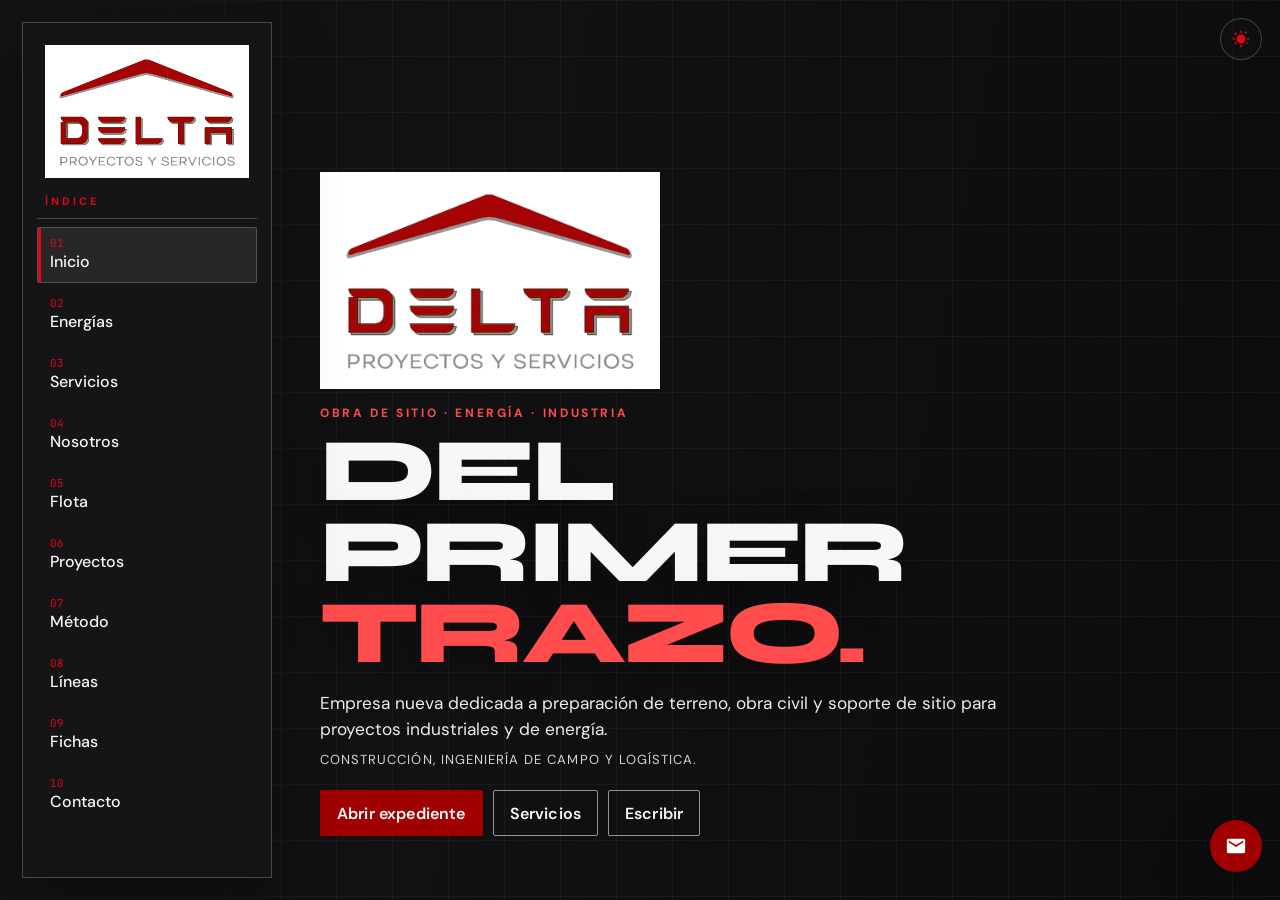
==== index.html @ a41ec267 "Publica la página de Delta con el expediente visual y la paleta del logo. Co-authored-by: Cursor <cu" ====
<!DOCTYPE html>
<html lang="es">
  <head>
    <meta charset="UTF-8" />
    <meta name="viewport" content="width=device-width, initial-scale=1" />
    <title>DELTA | Proyectos y servicios</title>
    <meta
      name="description"
      content="Delta es una empresa nueva de infraestructura industrial. Obra civil, preparación de sitio y soporte para proyectos de energía e industria."
    />
    <meta name="theme-color" content="#a00000" />
    <link rel="icon" href="favicon.svg" type="image/svg+xml" />
    <link rel="preconnect" href="https://fonts.googleapis.com" />
    <link rel="preconnect" href="https://fonts.gstatic.com" crossorigin />
    <link
      href="https://fonts.googleapis.com/css2?family=DM+Sans:ital,opsz,wght@0,9..40,400;0,9..40,500;0,9..40,600;0,9..40,700;1,9..40,400&family=JetBrains+Mono:wght@500;600&family=Syne:wght@600;700;800&display=swap"
      rel="stylesheet"
    />
    <link rel="stylesheet" href="styles.css" />
  </head>
  <body>
    <a class="skip" href="#contenido">Saltar al contenido</a>

    <div class="stage" id="stage">
      <div class="bg" id="bg" aria-hidden="true"></div>
      <div class="bg-scrim" aria-hidden="true"></div>

      <button class="theme-toggle" id="theme-toggle" type="button" aria-pressed="false">
        <span class="theme-toggle__icon" aria-hidden="true"></span>
        <span class="sr-only" id="theme-label">Activar tema claro</span>
      </button>

      <aside class="rail" aria-label="Índice">
        <img class="rail__logo" src="logo.png" alt="Delta. Proyectos y servicios." />
        <p class="rail__kicker">Índice</p>
        <nav class="rail__nav" id="rail-nav"></nav>
      </aside>

      <div class="viewport" id="contenido">
        <section class="hero" data-panel="inicio" aria-labelledby="hero-title">
          <img class="hero__logo" src="logo.png" alt="Delta. Proyectos y servicios." />
          <p class="eyebrow">Obra de sitio · Energía · Industria</p>
          <h1 id="hero-title">
            Del primer<br />
            <span>trazo.</span>
          </h1>
          <p class="hero__lead">
            Empresa nueva dedicada a preparación de terreno, obra civil y soporte de sitio
            para proyectos industriales y de energía.
          </p>
          <p class="hero__line">Construcción, ingeniería de campo y logística.</p>
          <div class="hero__actions">
            <button class="btn btn-gold" type="button" data-go="contacto">Abrir expediente</button>
            <button class="btn btn-line" type="button" data-go="servicios">Servicios</button>
            <button class="btn btn-line" type="button" data-go="contacto">Escribir</button>
          </div>
        </section>

        <article class="panel" data-panel="energias" hidden>
          <header class="panel__top">
            <div>
              <p class="code">DELTA-02 · Solar · Eólica · Hidro</p>
              <h2>Energías</h2>
            </div>
            <button class="icon-btn" type="button" data-close aria-label="Cerrar apartado">×</button>
          </header>
          <p class="hint">
            <button type="button" data-prev-label></button>
            <button type="button" data-next-label></button>
            <span>Esc cerrar</span>
          </p>
          <div class="panel__body">
            <p class="eyebrow">Línea de energía</p>
            <h3 class="statement">Sitio listo <em>para generar.</em></h3>
            <p class="deck">
              Delta entra antes del montaje. Dejamos plataformas, accesos y obra civil de sitio
              para que el equipo de generación encuentre un predio ordenado.
            </p>
            <div class="energy-list">
              <article class="energy">
                <img
                  src="https://images.unsplash.com/photo-1509391366360-2e959784a276?auto=format&fit=crop&w=900&q=70"
                  alt="Campo de paneles solares al atardecer"
                />
                <div>
                  <p class="code">01 · Solar</p>
                  <h4>Energía solar</h4>
                  <p>Movimiento de tierra, plataformas y caminos internos para campos solares.</p>
                  <ul>
                    <li>Preparación de terreno</li>
                    <li>Plataformas y accesos</li>
                    <li>Obra civil de sitio</li>
                  </ul>
                </div>
              </article>
              <article class="energy">
                <img
                  src="https://images.unsplash.com/photo-1466611653911-95081537e5b7?auto=format&fit=crop&w=900&q=70"
                  alt="Aerogeneradores en un parque eólico"
                />
                <div>
                  <p class="code">02 · Eólica</p>
                  <h4>Energía eólica</h4>
                  <p>Vías de acceso y áreas de trabajo para el ingreso de componentes de gran tamaño.</p>
                  <ul>
                    <li>Preparación de predio</li>
                    <li>Vías de montaje</li>
                    <li>Logística de equipo</li>
                  </ul>
                </div>
              </article>
              <article class="energy">
                <img
                  src="https://images.unsplash.com/photo-1432405972618-c60b0225b8f9?auto=format&fit=crop&w=900&q=70"
                  alt="Cauce de agua entre roca, referencia de obra hídrica"
                />
                <div>
                  <p class="code">03 · Hidro</p>
                  <h4>Energía hidráulica</h4>
                  <p>Terracería, contención y apoyo de maquinaria para frentes junto al agua.</p>
                  <ul>
                    <li>Terracería</li>
                    <li>Muros y contención</li>
                    <li>Soporte de equipo</li>
                  </ul>
                </div>
              </article>
            </div>
            <div class="panel__actions">
              <button class="btn btn-gold" type="button" data-go="contacto" data-topic="Proyecto energético">
                Cotizar proyecto energético
              </button>
              <button class="btn btn-line" type="button" data-go="fichas">Ver fichas</button>
            </div>
          </div>
        </article>

        <article class="panel" data-panel="servicios" hidden>
          <header class="panel__top">
            <div>
              <p class="code">DELTA-03 · Obra · Campo · Entrega</p>
              <h2>Servicios</h2>
            </div>
            <button class="icon-btn" type="button" data-close aria-label="Cerrar apartado">×</button>
          </header>
          <p class="hint">
            <button type="button" data-prev-label></button>
            <button type="button" data-next-label></button>
            <span>Esc cerrar</span>
          </p>
          <div class="panel__body">
            <p class="eyebrow">Qué ejecutamos</p>
            <h3 class="statement">Seis frentes. <em>Un expediente.</em></h3>
            <div class="cards">
              <article class="card">
                <p class="code">01</p>
                <h4>Movimiento de tierra</h4>
                <p>Corte, relleno y conformación del predio según niveles de proyecto.</p>
              </article>
              <article class="card">
                <p class="code">02</p>
                <h4>Plataformas y accesos</h4>
                <p>Áreas de trabajo y caminos que aguantan el paso de equipo pesado.</p>
              </article>
              <article class="card">
                <p class="code">03</p>
                <h4>Obra civil industrial</h4>
                <p>Cimentaciones menores, drenajes, bordillos y obra de sitio.</p>
              </article>
              <article class="card">
                <p class="code">04</p>
                <h4>Logística de equipo</h4>
                <p>Ingreso, estiba y ventana de trabajo coordinada con el montaje.</p>
              </article>
              <article class="card">
                <p class="code">05</p>
                <h4>Soporte de montaje</h4>
                <p>Apoyo de maquinaria y cuadrilla mientras otros instalan.</p>
              </article>
              <article class="card">
                <p class="code">06</p>
                <h4>Cierre de sitio</h4>
                <p>Limpieza, conformación final y entrega con registro de lo ejecutado.</p>
              </article>
            </div>
          </div>
        </article>

        <article class="panel" data-panel="nosotros" hidden>
          <header class="panel__top">
            <div>
              <p class="code">DELTA-04 · Empresa nueva</p>
              <h2>Nosotros</h2>
            </div>
            <button class="icon-btn" type="button" data-close aria-label="Cerrar apartado">×</button>
          </header>
          <p class="hint">
            <button type="button" data-prev-label></button>
            <button type="button" data-next-label></button>
            <span>Esc cerrar</span>
          </p>
          <div class="panel__body split">
            <div>
              <p class="eyebrow">Por qué existimos</p>
              <h3 class="statement">Obra clara <em>desde el día uno.</em></h3>
              <p class="deck">
                Delta abre con un equipo de campo y una regla simple: el alcance se escribe,
                el plazo se cumple y el terreno se entrega medible. Somos nuevos. La forma de
                trabajar no lo es.
              </p>
              <p class="deck">
                Trabajamos con contratistas, desarrolladores y equipos de energía que necesitan
                un frente de sitio ordenado, sin letra pequeña.
              </p>
            </div>
            <ol class="principles">
              <li>
                <p class="code">01</p>
                <h4>Alcance escrito</h4>
                <p>Cada expediente dice qué entra, qué no entra y cómo se mide el avance.</p>
              </li>
              <li>
                <p class="code">02</p>
                <h4>Presencia en sitio</h4>
                <p>La decisión de obra se toma en el predio, no en una cadena de correos.</p>
              </li>
              <li>
                <p class="code">03</p>
                <h4>Entrega medible</h4>
                <p>Niveles, accesos y cierre quedan registrados antes de dar el frente por listo.</p>
              </li>
            </ol>
          </div>
        </article>

        <article class="panel" data-panel="flota" hidden>
          <header class="panel__top">
            <div>
              <p class="code">DELTA-05 · Equipo de obra</p>
              <h2>Flota</h2>
            </div>
            <button class="icon-btn" type="button" data-close aria-label="Cerrar apartado">×</button>
          </header>
          <p class="hint">
            <button type="button" data-prev-label></button>
            <button type="button" data-next-label></button>
            <span>Esc cerrar</span>
          </p>
          <div class="panel__body">
            <p class="eyebrow">Capacidad operativa</p>
            <h3 class="statement">El equipo <em>sigue al frente.</em></h3>
            <p class="deck">
              Movilizamos maquinaria según el expediente. La flota se confirma en cada obra,
              con operador y ventana de trabajo. No publicamos un inventario fijo.
            </p>
            <div class="fleet">
              <article>
                <p class="code">EX</p>
                <h4>Excavación</h4>
                <p>Corte, zanja y carga de material.</p>
              </article>
              <article>
                <p class="code">CA</p>
                <h4>Carga y acarreo</h4>
                <p>Movimiento interno y salida de excedente.</p>
              </article>
              <article>
                <p class="code">IZ</p>
                <h4>Izaje</h4>
                <p>Apoyo para piezas y maniobras puntuales.</p>
              </article>
              <article>
                <p class="code">CO</p>
                <h4>Compactación</h4>
                <p>Plataformas y caminos con el grado pedido.</p>
              </article>
              <article>
                <p class="code">AP</p>
                <h4>Apoyo de sitio</h4>
                <p>Cuadrilla, herramienta y orden del frente.</p>
              </article>
            </div>
          </div>
        </article>

        <article class="panel" data-panel="proyectos" hidden>
          <header class="panel__top">
            <div>
              <p class="code">DELTA-06 · Frentes de arranque</p>
              <h2>Proyectos</h2>
            </div>
            <button class="icon-btn" type="button" data-close aria-label="Cerrar apartado">×</button>
          </header>
          <p class="hint">
            <button type="button" data-prev-label></button>
            <button type="button" data-next-label></button>
            <span>Esc cerrar</span>
          </p>
          <div class="panel__body">
            <p class="eyebrow">Portafolio de apertura</p>
            <h3 class="statement">Aún no hay <em>obras cerradas.</em></h3>
            <p class="deck">
              Delta es nueva. Estos tres frentes son la oferta con la que abrimos, no casos
              ya entregados. El primer expediente publicado saldrá de una obra real.
            </p>
            <div class="projects">
              <article class="project project--lead">
                <img
                  src="https://images.unsplash.com/photo-1541888946425-d81bb19240f5?auto=format&fit=crop&w=1400&q=70"
                  alt="Estructura de obra industrial en construcción"
                />
                <div>
                  <p class="code">Frente 01</p>
                  <h4>Predio industrial</h4>
                  <p>Nivelación, accesos y plataforma para naves o patios de maniobra.</p>
                </div>
              </article>
              <article class="project">
                <img
                  src="https://images.unsplash.com/photo-1509391366360-2e959784a276?auto=format&fit=crop&w=900&q=70"
                  alt="Hileras de paneles solares"
                />
                <div>
                  <p class="code">Frente 02</p>
                  <h4>Campo solar</h4>
                  <p>Terreno, caminos y obra de sitio previos al montaje.</p>
                </div>
              </article>
              <article class="project">
                <img
                  src="https://images.unsplash.com/photo-1503387762-592deb58ef4e?auto=format&fit=crop&w=900&q=70"
                  alt="Plano y obra civil en desarrollo"
                />
                <div>
                  <p class="code">Frente 03</p>
                  <h4>Apoyo de montaje</h4>
                  <p>Maquinaria y orden de sitio mientras se instala equipo.</p>
                </div>
              </article>
            </div>
          </div>
        </article>

        <article class="panel" data-panel="metodo" hidden>
          <header class="panel__top">
            <div>
              <p class="code">DELTA-07 · Cómo trabajamos</p>
              <h2>Método</h2>
            </div>
            <button class="icon-btn" type="button" data-close aria-label="Cerrar apartado">×</button>
          </header>
          <p class="hint">
            <button type="button" data-prev-label></button>
            <button type="button" data-next-label></button>
            <span>Esc cerrar</span>
          </p>
          <div class="panel__body">
            <p class="eyebrow">Cuatro pasos</p>
            <h3 class="statement">Del expediente <em>al terreno.</em></h3>
            <ol class="steps">
              <li>
                <p class="code">01</p>
                <h4>Expediente</h4>
                <p>Ubicación, alcance, plazo y restricciones. Sin eso no cotizamos.</p>
              </li>
              <li>
                <p class="code">02</p>
                <h4>Reconocimiento</h4>
                <p>Visita de sitio, accesos reales y confirmación de equipo.</p>
              </li>
              <li>
                <p class="code">03</p>
                <h4>Ejecución</h4>
                <p>Frente abierto con avance visible y un responsable en obra.</p>
              </li>
              <li>
                <p class="code">04</p>
                <h4>Entrega</h4>
                <p>Cierre, registro y predio listo para el siguiente oficio.</p>
              </li>
            </ol>
          </div>
        </article>

        <article class="panel" data-panel="lineas" hidden>
          <header class="panel__top">
            <div>
              <p class="code">DELTA-08 · Oferta</p>
              <h2>Líneas</h2>
            </div>
            <button class="icon-btn" type="button" data-close aria-label="Cerrar apartado">×</button>
          </header>
          <p class="hint">
            <button type="button" data-prev-label></button>
            <button type="button" data-next-label></button>
            <span>Esc cerrar</span>
          </p>
          <div class="panel__body">
            <p class="eyebrow">Tres maneras de entrar</p>
            <h3 class="statement">Elige el <em>frente.</em></h3>
            <div class="lines">
              <button type="button" data-go="contacto" data-topic="Obra de predio">
                <p class="code">Línea A</p>
                <h4>Obra de predio</h4>
                <p>Tierra, plataformas, drenaje y accesos para industria.</p>
              </button>
              <button type="button" data-go="contacto" data-topic="Soporte energético">
                <p class="code">Línea B</p>
                <h4>Soporte energético</h4>
                <p>Sitio civil para solar, eólica o hidro.</p>
              </button>
              <button type="button" data-go="contacto" data-topic="Acompañamiento de montaje">
                <p class="code">Línea C</p>
                <h4>Acompañamiento</h4>
                <p>Maquinaria y cuadrilla mientras otro instala.</p>
              </button>
            </div>
          </div>
        </article>

        <article class="panel" data-panel="fichas" hidden>
          <header class="panel__top">
            <div>
              <p class="code">DELTA-09 · Documentos</p>
              <h2>Fichas</h2>
            </div>
            <button class="icon-btn" type="button" data-close aria-label="Cerrar apartado">×</button>
          </header>
          <p class="hint">
            <button type="button" data-prev-label></button>
            <button type="button" data-next-label></button>
            <span>Esc cerrar</span>
          </p>
          <div class="panel__body">
            <p class="eyebrow">Material de arranque</p>
            <h3 class="statement">Se piden. <em>No se inventan.</em></h3>
            <p class="deck">
              Las fichas salen con el primer ciclo de obra. Mientras tanto puedes solicitar el
              borrador y te lo enviamos con el expediente.
            </p>
            <ul class="sheets">
              <li>
                <div>
                  <p class="code">Ficha 01</p>
                  <h4>Capacidades de sitio</h4>
                  <p>Alcance de tierra, plataformas y cierre.</p>
                </div>
                <button class="btn btn-line" type="button" data-go="contacto" data-topic="Ficha de capacidades">
                  Pedir ficha
                </button>
              </li>
              <li>
                <div>
                  <p class="code">Ficha 02</p>
                  <h4>Energía: solar, eólica, hidro</h4>
                  <p>Qué prepara Delta y qué queda fuera del alcance.</p>
                </div>
                <button class="btn btn-line" type="button" data-go="contacto" data-topic="Ficha de energías">
                  Pedir ficha
                </button>
              </li>
              <li>
                <div>
                  <p class="code">Ficha 03</p>
                  <h4>Datos para cotizar</h4>
                  <p>Lista corta de lo que necesitamos antes de visitar.</p>
                </div>
                <button class="btn btn-line" type="button" data-go="contacto" data-topic="Lista para cotizar">
                  Pedir lista
                </button>
              </li>
            </ul>
          </div>
        </article>

        <article class="panel" data-panel="contacto" hidden>
          <header class="panel__top">
            <div>
              <p class="code">DELTA-10 · Expediente</p>
              <h2>Contacto</h2>
            </div>
            <button class="icon-btn" type="button" data-close aria-label="Cerrar apartado">×</button>
          </header>
          <p class="hint">
            <button type="button" data-prev-label></button>
            <button type="button" data-next-label></button>
            <span>Esc cerrar</span>
          </p>
          <div class="panel__body contact">
            <div>
              <p class="eyebrow">Escribir a Delta</p>
              <h3 class="statement">Abre el <em>expediente.</em></h3>
              <p class="deck">Cuéntanos el predio, el plazo y el frente. Respondemos con alcance, no con un folleto.</p>
              <dl class="facts">
                <div>
                  <dt>Correo</dt>
                  <dd><a href="mailto:hola@delta.gt">hola@delta.gt</a></dd>
                </div>
                <div>
                  <dt>Teléfono</dt>
                  <dd>Por asignar</dd>
                </div>
                <div>
                  <dt>Base</dt>
                  <dd>Guatemala</dd>
                </div>
              </dl>
            </div>
            <form id="expediente" novalidate>
              <label>
                Nombre
                <input name="nombre" type="text" autocomplete="name" required />
              </label>
              <label>
                Empresa
                <input name="empresa" type="text" autocomplete="organization" />
              </label>
              <div class="form-row">
                <label>
                  Correo
                  <input name="correo" type="email" autocomplete="email" required />
                </label>
                <label>
                  Teléfono
                  <input name="telefono" type="tel" autocomplete="tel" />
                </label>
              </div>
              <label>
                Frente
                <select name="frente" id="frente" required>
                  <option value="">Selecciona</option>
                  <option>Obra de predio</option>
                  <option>Proyecto energético</option>
                  <option>Soporte energético</option>
                  <option>Acompañamiento de montaje</option>
                  <option>Ficha de capacidades</option>
                  <option>Ficha de energías</option>
                  <option>Lista para cotizar</option>
                  <option>Otro</option>
                </select>
              </label>
              <label>
                Mensaje
                <textarea name="mensaje" rows="4" required placeholder="Ubicación, plazo y qué necesitas en el terreno."></textarea>
              </label>
              <p class="form-error" id="form-error" hidden>Revisa nombre, correo, frente y mensaje.</p>
              <button class="btn btn-gold" type="submit">Enviar expediente</button>
              <p class="form-ok" id="form-ok" hidden>
                Expediente recibido en este navegador. Conecta el formulario a tu correo para que llegue al equipo.
              </p>
            </form>
          </div>
        </article>
      </div>

      <div class="fabs">
        <button class="fab fab-mail" type="button" data-go="contacto" aria-label="Escribir a Delta">
          <svg viewBox="0 0 24 24" aria-hidden="true">
            <path
              fill="currentColor"
              d="M20 4H4a2 2 0 0 0-2 2v12a2 2 0 0 0 2 2h16a2 2 0 0 0 2-2V6a2 2 0 0 0-2-2Zm0 4-8 5L4 8V6l8 5 8-5Z"
            />
          </svg>
        </button>
      </div>

      <nav class="dock" id="dock" aria-label="Índice móvil"></nav>
    </div>

    <script src="app.js"></script>
  </body>
</html>
---- styles.css ----
:root {
  --ink: #121214;
  --navy: #1c1c1f;
  --navy-2: #242428;
  --panel: #161618;
  --panel-2: #1e1e22;
  --text: #f6f6f7;
  --muted: #b5b5bc;
  --brand: #a00000;
  --gold: #e10613;
  --gold-2: #ff4d4d;
  --gray: #8d8d96;
  --line: rgba(141, 141, 150, 0.42);
  --card: rgba(255, 255, 255, 0.04);
  --scrim: linear-gradient(100deg, rgba(18, 18, 20, 0.22) 0%, rgba(16, 16, 18, 0.38) 36%, rgba(10, 10, 12, 0.72) 100%);
  --hero: #f7f7f8;
  --shadow: 0 24px 60px rgba(0, 0, 0, 0.28);
  --rail: rgba(22, 22, 24, 0.92);
  --dock: rgba(18, 18, 20, 0.94);
  color-scheme: dark;
}

html[data-theme="light"] {
  --ink: #f3f3f4;
  --navy: #ffffff;
  --navy-2: #ffffff;
  --panel: #f6f6f7;
  --panel-2: #ffffff;
  --text: #2c2c30;
  --muted: #6d6d76;
  --brand: #a00000;
  --gold: #a00000;
  --gold-2: #a00000;
  --gray: #8d8d96;
  --line: rgba(141, 141, 150, 0.45);
  --card: rgba(160, 0, 0, 0.04);
  --scrim: linear-gradient(100deg, rgba(18, 18, 20, 0.18) 0%, rgba(12, 12, 14, 0.42) 42%, rgba(8, 8, 10, 0.7) 100%);
  --hero: #f7f7f8;
  --rail: rgba(255, 255, 255, 0.94);
  --dock: rgba(255, 255, 255, 0.96);
  color-scheme: light;
}

* { box-sizing: border-box; }
html, body { margin: 0; height: 100%; }
body {
  font-family: "DM Sans", Inter, sans-serif;
  color: var(--text);
  background: var(--ink);
}
button, input, select, textarea { font: inherit; color: inherit; }
button { cursor: pointer; }
img { max-width: 100%; display: block; }
a { color: var(--gold-2); }

.sr-only {
  position: absolute;
  width: 1px;
  height: 1px;
  padding: 0;
  margin: -1px;
  overflow: hidden;
  clip: rect(0, 0, 0, 0);
  border: 0;
}
.skip {
  position: absolute;
  left: 12px;
  top: -40px;
  background: var(--brand);
  color: #fff;
  padding: 8px 12px;
  z-index: 20;
}
.skip:focus { top: 12px; }

.stage {
  height: 100dvh;
  position: relative;
  overflow: hidden;
  background: #121214;
}
.bg, .bg-scrim {
  position: absolute;
  inset: 0;
}
.bg {
  background-position: center;
  background-size: cover;
  transition: opacity 0.35s ease;
}
.bg.is-fading { opacity: 0.35; }
.bg-scrim { background: var(--scrim); }
.bg-scrim::after {
  content: "";
  position: absolute;
  inset: 0;
  background-image:
    linear-gradient(rgba(255, 255, 255, 0.045) 1px, transparent 1px),
    linear-gradient(90deg, rgba(255, 255, 255, 0.045) 1px, transparent 1px);
  background-size: 56px 56px;
  mask-image: linear-gradient(90deg, transparent, #000 30%, #000);
  pointer-events: none;
}

.theme-toggle {
  position: absolute;
  top: 18px;
  right: 18px;
  z-index: 6;
  width: 42px;
  height: 42px;
  border-radius: 50%;
  border: 1px solid var(--line);
  background: rgba(18, 18, 20, 0.45);
  color: var(--gold);
}
html[data-theme="light"] .theme-toggle {
  background: rgba(255, 255, 255, 0.7);
  color: var(--gold);
}
.theme-toggle__icon {
  width: 18px;
  height: 18px;
  display: block;
  margin: 0 auto;
  background: currentColor;
  -webkit-mask: url("data:image/svg+xml,%3Csvg xmlns='http://www.w3.org/2000/svg' viewBox='0 0 24 24'%3E%3Cpath fill='black' d='M6.76 4.84l-1.8-1.79L3.17 4.84l1.79 1.79 1.8-1.79zM1 13h3v-2H1v2zm10 10h2v-3h-2v3zM4.84 19.16l1.79-1.8-1.79-1.79-1.79 1.79 1.79 1.8zM20 11v2h3v-2h-3zm-1.76-6.16l1.79-1.79-1.41-1.41-1.79 1.79 1.41 1.41zM13 1h-2v3h2V1zm5.16 16.36l1.79 1.8 1.41-1.41-1.79-1.79-1.41 1.4zM12 6a6 6 0 100 12 6 6 0 000-12z'/%3E%3C/svg%3E") center / contain no-repeat;
  mask: url("data:image/svg+xml,%3Csvg xmlns='http://www.w3.org/2000/svg' viewBox='0 0 24 24'%3E%3Cpath fill='black' d='M6.76 4.84l-1.8-1.79L3.17 4.84l1.79 1.79 1.8-1.79zM1 13h3v-2H1v2zm10 10h2v-3h-2v3zM4.84 19.16l1.79-1.8-1.79-1.79-1.79 1.79 1.79 1.8zM20 11v2h3v-2h-3zm-1.76-6.16l1.79-1.79-1.41-1.41-1.79 1.79 1.41 1.41zM13 1h-2v3h2V1zm5.16 16.36l1.79 1.8 1.41-1.41-1.79-1.79-1.41 1.4zM12 6a6 6 0 100 12 6 6 0 000-12z'/%3E%3C/svg%3E") center / contain no-repeat;
}
html[data-theme="light"] .theme-toggle__icon {
  -webkit-mask-image: url("data:image/svg+xml,%3Csvg xmlns='http://www.w3.org/2000/svg' viewBox='0 0 24 24'%3E%3Cpath fill='black' d='M12 3a9 9 0 109 9c0-.46-.04-.92-.1-1.36A7 7 0 0112 3z'/%3E%3C/svg%3E");
  mask-image: url("data:image/svg+xml,%3Csvg xmlns='http://www.w3.org/2000/svg' viewBox='0 0 24 24'%3E%3Cpath fill='black' d='M12 3a9 9 0 109 9c0-.46-.04-.92-.1-1.36A7 7 0 0112 3z'/%3E%3C/svg%3E");
}

.rail {
  position: absolute;
  z-index: 4;
  top: 22px;
  left: 22px;
  bottom: 22px;
  width: 250px;
  padding: 22px 14px 12px;
  background: var(--rail);
  border: 1px solid var(--line);
  backdrop-filter: blur(10px);
  display: flex;
  flex-direction: column;
  box-shadow: var(--shadow);
}
.rail__brand {
  margin: 0 8px;
  font-family: Syne, sans-serif;
  font-weight: 800;
  letter-spacing: 0.16em;
  font-size: 1.35rem;
}
.rail__kicker {
  margin: 4px 8px 10px;
  color: var(--gold);
  letter-spacing: 0.28em;
  text-transform: uppercase;
  font-size: 0.68rem;
  font-weight: 700;
}
.rail__nav {
  overflow: auto;
  border-top: 1px solid var(--line);
  padding-top: 8px;
  display: flex;
  flex-direction: column;
  gap: 4px;
}
.rail__btn, .dock__btn, .icon-btn, .lines button {
  background: transparent;
  border: 1px solid transparent;
  color: inherit;
}
.rail__btn {
  display: flex;
  flex-direction: column;
  align-items: flex-start;
  gap: 1px;
  text-align: left;
  padding: 8px 12px 10px;
  border-radius: 2px;
}
.rail__btn .num {
  font-family: "JetBrains Mono", monospace;
  font-size: 0.68rem;
  color: var(--gold);
}
.rail__btn span:last-child {
  font-size: 1rem;
  font-weight: 500;
}
.rail__btn.is-active {
  background: rgba(255, 255, 255, 0.08);
  border-color: var(--line);
  box-shadow: inset 3px 0 0 var(--gold);
}
html[data-theme="light"] .rail__btn.is-active {
  background: rgba(160, 0, 0, 0.06);
}
.rail__btn:hover { background: rgba(255, 255, 255, 0.05); }
html[data-theme="light"] .rail__btn:hover { background: rgba(160, 0, 0, 0.04); }

.viewport { position: absolute; inset: 0; }
.hero, .panel { position: absolute; inset: 0; }
.hero {
  display: flex;
  flex-direction: column;
  justify-content: flex-end;
  padding: 48px 7vw 64px 320px;
  color: var(--hero);
}
.hero[hidden], .panel[hidden] { display: none; }
.hero__logo,
.rail__logo {
  display: block;
  height: auto;
  background: #fff;
}
.hero__logo {
  width: min(340px, 100%);
  margin: 0 0 16px;
  padding: 12px 16px 10px;
}
.rail__logo {
  width: calc(100% - 16px);
  margin: 0 8px 12px;
  padding: 8px 8px 6px;
}
.eyebrow {
  margin: 0 0 10px;
  color: var(--gold);
  letter-spacing: 0.22em;
  text-transform: uppercase;
  font-size: 0.75rem;
  font-weight: 700;
}
.hero .eyebrow { color: var(--gold-2); }
h1, .statement {
  font-family: Syne, sans-serif;
  font-weight: 800;
  letter-spacing: -0.04em;
  line-height: 0.9;
  text-transform: uppercase;
  margin: 0;
}
h1 {
  font-size: clamp(4.2rem, 7vw, 7rem);
  max-width: 14ch;
  text-shadow: 0 10px 40px rgba(0, 0, 0, 0.35);
}
h1 span, .statement em {
  font-style: normal;
  color: var(--gold-2);
}
.hero__lead, .deck {
  max-width: 46rem;
  font-size: 1.08rem;
  line-height: 1.5;
  color: #ececee;
}
.hero__lead { margin: 18px 0 8px; }
.hero__line {
  margin: 0 0 22px;
  letter-spacing: 0.08em;
  text-transform: uppercase;
  font-size: 0.82rem;
  color: #d4d4d8;
}
.hero__actions, .panel__actions {
  display: flex;
  flex-wrap: wrap;
  gap: 10px;
}
.btn {
  min-height: 46px;
  padding: 0 16px;
  border-radius: 2px;
  border: 1px solid transparent;
  font-weight: 600;
  letter-spacing: 0.01em;
}
.btn-gold {
  background: var(--brand);
  color: #fff;
}
.btn-gold:hover { filter: brightness(1.05); }
.btn-line {
  background: transparent;
  color: #f7f7f8;
  border-color: rgba(255, 255, 255, 0.55);
}
.hero .btn-line:hover, .panel .btn-line:hover { border-color: var(--gold); color: var(--gold-2); }

.panel {
  left: 294px;
  background: var(--panel);
  color: var(--text);
  overflow: auto;
  border-left: 1px solid var(--line);
}
.panel__top {
  position: sticky;
  top: 0;
  z-index: 2;
  display: flex;
  justify-content: space-between;
  gap: 16px;
  align-items: flex-end;
  padding: 22px 78px 12px 36px;
  background: var(--navy-2);
  border-bottom: 1px solid var(--line);
}
.panel__top h2 {
  margin: 2px 0 0;
  font-family: Syne, sans-serif;
  font-size: clamp(2rem, 3vw, 2.6rem);
  letter-spacing: -0.03em;
}
.code {
  margin: 0;
  font-family: "JetBrains Mono", monospace;
  font-size: 0.72rem;
  letter-spacing: 0.08em;
  text-transform: uppercase;
  color: var(--gold);
}
.icon-btn {
  width: 40px;
  height: 40px;
  border-radius: 50%;
  border-color: var(--line);
  font-size: 1.5rem;
  line-height: 1;
}
.hint {
  margin: 0;
  padding: 8px 36px;
  background: var(--navy);
  border-bottom: 1px solid var(--line);
  font-family: "JetBrains Mono", monospace;
  font-size: 0.72rem;
  letter-spacing: 0.04em;
  color: var(--muted);
  display: flex;
  gap: 16px;
  align-items: center;
}
.hint button {
  background: none;
  border: 0;
  padding: 0;
  color: inherit;
  font: inherit;
  letter-spacing: inherit;
}
.hint button:hover { color: var(--gold); }
.panel__body { padding: 36px 36px 28px; }
.statement {
  font-size: clamp(2.5rem, 4.2vw, 4.15rem);
  max-width: 12em;
  margin-bottom: 12px;
}
.deck { margin: 0 0 22px; color: var(--muted); }
.panel .btn-line { color: var(--text); border-color: var(--line); }

.energy-list, .cards, .fleet, .projects, .steps, .lines, .principles {
  display: grid;
  gap: 14px;
}
.energy {
  display: grid;
  grid-template-columns: 220px 1fr;
  gap: 18px;
  padding: 12px;
  background: var(--card);
  border: 1px solid var(--line);
}
.energy img, .project img {
  width: 100%;
  height: 160px;
  object-fit: cover;
}
.energy h4, .card h4, .project h4, .steps h4, .lines h4, .sheets h4, .principles h4, .fleet h4 {
  margin: 4px 0 6px;
  font-family: Syne, sans-serif;
  font-size: 1.35rem;
}
.energy ul { margin: 8px 0 0; padding: 0; list-style: none; color: var(--muted); }
.energy li::before { content: "→ "; color: var(--gold); }

.cards { grid-template-columns: repeat(3, 1fr); margin-top: 8px; }
.card, .fleet article, .steps li, .principles li, .sheets li {
  background: var(--card);
  border: 1px solid var(--line);
  padding: 18px;
}
.card p:last-child, .fleet p, .steps p, .principles p, .project p, .sheets p {
  margin: 0;
  color: var(--muted);
  line-height: 1.45;
}

.split {
  display: grid;
  grid-template-columns: minmax(0, 1.1fr) minmax(0, 0.9fr);
  gap: 28px;
  align-items: start;
}
.principles { grid-template-columns: 1fr; }
.fleet { grid-template-columns: repeat(5, 1fr); }
.projects { grid-template-columns: 1.4fr 1fr; }
.project--lead { grid-row: span 2; }
.project--lead img { height: 280px; }
.project { background: var(--card); border: 1px solid var(--line); }
.project div { padding: 14px 16px 18px; }
.steps { grid-template-columns: repeat(4, 1fr); list-style: none; margin: 12px 0 0; padding: 0; }
.lines { grid-template-columns: repeat(3, 1fr); }
.lines button {
  text-align: left;
  padding: 22px;
  min-height: 210px;
  background:
    linear-gradient(160deg, rgba(160, 0, 0, 0.22), transparent 42%),
    var(--card);
  border-color: var(--line);
}
.lines button:hover { border-color: var(--gold); }
.lines p:last-child { color: var(--muted); }
.sheets { list-style: none; margin: 0; padding: 0; display: grid; gap: 10px; }
.sheets li {
  display: flex;
  justify-content: space-between;
  gap: 16px;
  align-items: center;
}

.contact {
  display: grid;
  grid-template-columns: minmax(0, 0.9fr) minmax(0, 1.1fr);
  gap: 28px;
}
.facts { margin: 18px 0 0; }
.facts div { display: grid; grid-template-columns: 110px 1fr; gap: 8px; padding: 8px 0; border-top: 1px solid var(--line); }
.facts dt { color: var(--gold); font-size: 0.78rem; letter-spacing: 0.12em; text-transform: uppercase; }
.facts dd { margin: 0; }
form { display: grid; gap: 12px; }
label { display: grid; gap: 6px; font-size: 0.86rem; color: var(--muted); }
input, select, textarea {
  width: 100%;
  min-width: 0;
  background: var(--panel-2);
  border: 1px solid var(--line);
  border-radius: 2px;
  padding: 12px;
  color: var(--text);
}
input:focus, select:focus, textarea:focus {
  outline: 2px solid var(--gold);
  border-color: transparent;
}
.form-row { display: grid; grid-template-columns: minmax(0, 1fr) minmax(0, 1fr); gap: 12px; }
form, label { min-width: 0; }
.form-error { color: #ffb4a8; margin: 0; }
.form-ok { color: var(--gold-2); margin: 0; }
.panel__foot {
  margin-top: 28px;
  padding-top: 14px;
  border-top: 1px solid var(--line);
  color: var(--muted);
  font-size: 0.85rem;
}

.fabs {
  position: absolute;
  right: 18px;
  bottom: 28px;
  z-index: 5;
  display: flex;
  flex-direction: column;
  gap: 10px;
}
.fab {
  width: 52px;
  height: 52px;
  border-radius: 50%;
  border: 0;
  background: var(--brand);
  color: #fff;
  display: grid;
  place-items: center;
  box-shadow: var(--shadow);
}
.fab svg { width: 22px; height: 22px; }
.dock { display: none; }

:focus-visible {
  outline: 2px solid var(--gold);
  outline-offset: 2px;
}

@media (max-width: 1200px) {
  .fleet { grid-template-columns: repeat(3, 1fr); }
  .cards, .steps { grid-template-columns: repeat(2, 1fr); }
}

@media (max-width: 980px) {
  .rail { display: none; }
  .hero { padding: 72px 22px 108px; }
  h1 { font-size: clamp(2.7rem, 12vw, 4.2rem); }
  .panel { left: 0; bottom: 74px; }
  .cards, .fleet, .steps, .lines, .contact, .split, .form-row { grid-template-columns: 1fr; }
  .energy { grid-template-columns: 1fr; }
  .projects { grid-template-columns: 1fr; }
  .project--lead { grid-row: auto; }
  .sheets li { flex-direction: column; align-items: flex-start; }
  .panel__top, .hint, .panel__body { padding-left: 18px; padding-right: 18px; }
  .panel__top { padding-right: 64px; }
  .hint { display: none; }
  .fabs { bottom: 92px; }
  .dock {
    display: flex;
    position: absolute;
    z-index: 6;
    left: 8px;
    right: 8px;
    bottom: 8px;
    gap: 6px;
    overflow-x: auto;
    padding: 8px;
    background: var(--dock);
    border: 1px solid var(--line);
  }
  .dock__btn {
    flex: 0 0 auto;
    padding: 12px 10px;
    border-color: transparent;
    color: var(--text);
    white-space: nowrap;
  }
  .dock__btn.is-active {
    border-color: var(--gold);
    box-shadow: inset 0 0 0 1px var(--gold);
  }
}

@media (prefers-reduced-motion: reduce) {
  .bg { transition: none; }
}
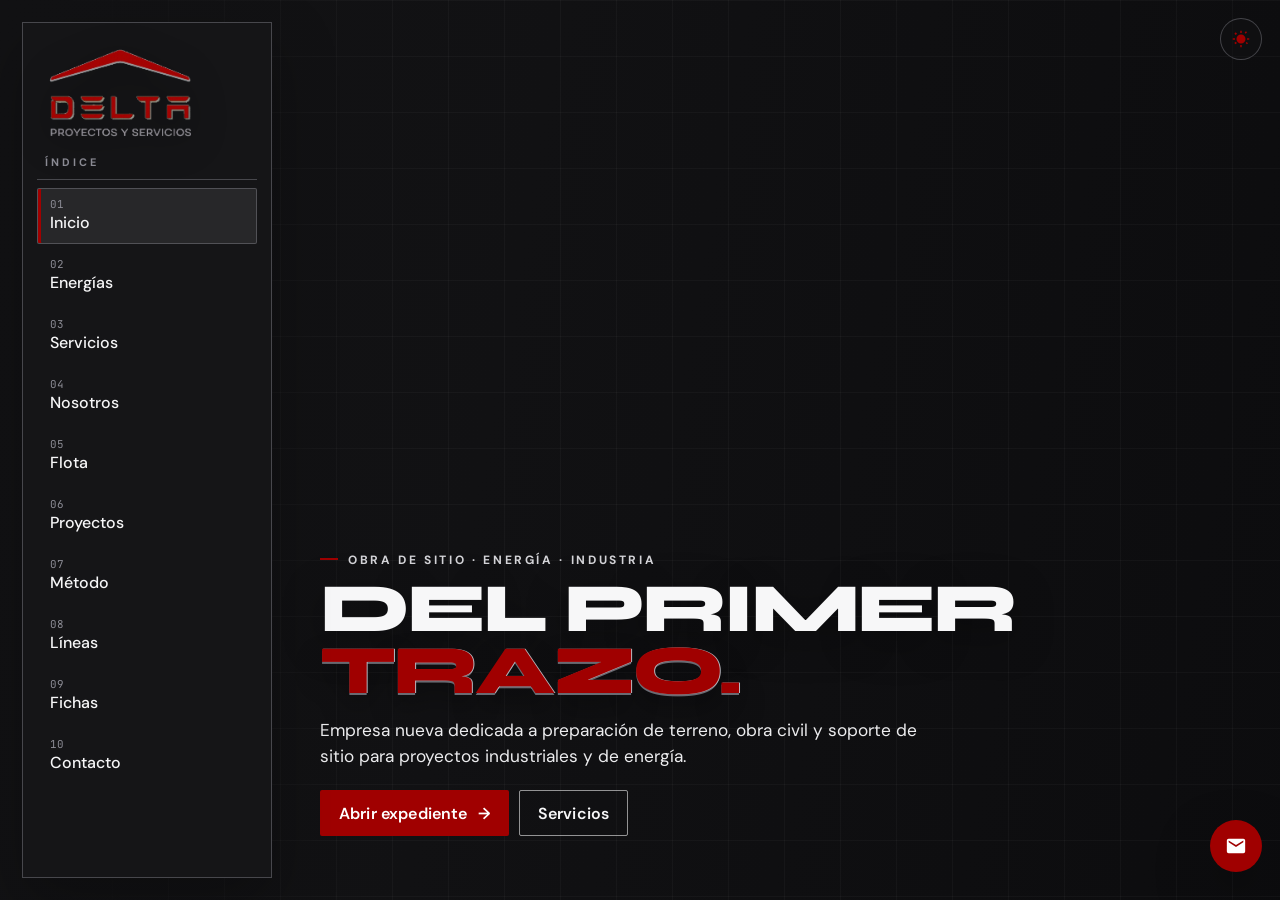
==== commit 9ff19e45: "Calibra el hero y el acabado para que el logo y el rojo de marca se lean con más claridad. Co-author" ====
--- a/index.html
+++ b/index.html
@@ -48,11 +48,9 @@
             Empresa nueva dedicada a preparación de terreno, obra civil y soporte de sitio
             para proyectos industriales y de energía.
           </p>
-          <p class="hero__line">Construcción, ingeniería de campo y logística.</p>
           <div class="hero__actions">
             <button class="btn btn-gold" type="button" data-go="contacto">Abrir expediente</button>
             <button class="btn btn-line" type="button" data-go="servicios">Servicios</button>
-            <button class="btn btn-line" type="button" data-go="contacto">Escribir</button>
           </div>
         </section>
 
--- a/styles.css
+++ b/styles.css
@@ -7,8 +7,8 @@
   --text: #f6f6f7;
   --muted: #b5b5bc;
   --brand: #a00000;
-  --gold: #e10613;
-  --gold-2: #ff4d4d;
+  --gold: #8d8d96;
+  --gold-2: #a00000;
   --gray: #8d8d96;
   --line: rgba(141, 141, 150, 0.42);
   --card: rgba(255, 255, 255, 0.04);
@@ -29,7 +29,7 @@
   --text: #2c2c30;
   --muted: #6d6d76;
   --brand: #a00000;
-  --gold: #a00000;
+  --gold: #6f6f78;
   --gold-2: #a00000;
   --gray: #8d8d96;
   --line: rgba(141, 141, 150, 0.45);
@@ -52,6 +52,7 @@
 button { cursor: pointer; }
 img { max-width: 100%; display: block; }
 a { color: var(--gold-2); }
+::selection { background: var(--brand); color: #fff; }
 
 .sr-only {
   position: absolute;
@@ -96,8 +97,8 @@
   position: absolute;
   inset: 0;
   background-image:
-    linear-gradient(rgba(255, 255, 255, 0.045) 1px, transparent 1px),
-    linear-gradient(90deg, rgba(255, 255, 255, 0.045) 1px, transparent 1px);
+    linear-gradient(rgba(255, 255, 255, 0.03) 1px, transparent 1px),
+    linear-gradient(90deg, rgba(255, 255, 255, 0.03) 1px, transparent 1px);
   background-size: 56px 56px;
   mask-image: linear-gradient(90deg, transparent, #000 30%, #000);
   pointer-events: none;
@@ -113,11 +114,11 @@
   border-radius: 50%;
   border: 1px solid var(--line);
   background: rgba(18, 18, 20, 0.45);
-  color: var(--gold);
+  color: var(--brand);
 }
 html[data-theme="light"] .theme-toggle {
   background: rgba(255, 255, 255, 0.7);
-  color: var(--gold);
+  color: var(--brand);
 }
 .theme-toggle__icon {
   width: 18px;
@@ -184,6 +185,7 @@
   text-align: left;
   padding: 8px 12px 10px;
   border-radius: 2px;
+  transition: background 0.2s ease, border-color 0.2s ease;
 }
 .rail__btn .num {
   font-family: "JetBrains Mono", monospace;
@@ -197,7 +199,7 @@
 .rail__btn.is-active {
   background: rgba(255, 255, 255, 0.08);
   border-color: var(--line);
-  box-shadow: inset 3px 0 0 var(--gold);
+  box-shadow: inset 3px 0 0 var(--brand);
 }
 html[data-theme="light"] .rail__btn.is-active {
   background: rgba(160, 0, 0, 0.06);
@@ -219,17 +221,19 @@
 .rail__logo {
   display: block;
   height: auto;
-  background: #fff;
+  background: transparent;
+  filter: drop-shadow(0 10px 18px rgba(0, 0, 0, 0.45));
 }
 .hero__logo {
-  width: min(340px, 100%);
-  margin: 0 0 16px;
-  padding: 12px 16px 10px;
+  display: none;
 }
 .rail__logo {
   width: calc(100% - 16px);
-  margin: 0 8px 12px;
-  padding: 8px 8px 6px;
+  max-height: 96px;
+  object-fit: contain;
+  object-position: left center;
+  margin: 0 8px 10px;
+  padding: 0;
 }
 .eyebrow {
   margin: 0 0 10px;
@@ -239,7 +243,17 @@
   font-size: 0.75rem;
   font-weight: 700;
 }
-.hero .eyebrow { color: var(--gold-2); }
+.hero .eyebrow { color: #d4d4d8; }
+.hero .eyebrow::before {
+  content: "";
+  display: inline-block;
+  width: 18px;
+  height: 2px;
+  margin-right: 10px;
+  background: var(--brand);
+  vertical-align: middle;
+  transform: translateY(-2px);
+}
 h1, .statement {
   font-family: Syne, sans-serif;
   font-weight: 800;
@@ -249,13 +263,16 @@
   margin: 0;
 }
 h1 {
-  font-size: clamp(4.2rem, 7vw, 7rem);
-  max-width: 14ch;
+  font-size: clamp(3.4rem, 5.4vw, 5.5rem);
+  max-width: 12ch;
   text-shadow: 0 10px 40px rgba(0, 0, 0, 0.35);
 }
 h1 span, .statement em {
   font-style: normal;
-  color: var(--gold-2);
+  color: var(--brand);
+}
+h1 span {
+  text-shadow: 1px 0 0 #b9b9c0, 0 2px 0 #6a6a72, 0 14px 28px rgba(0, 0, 0, 0.35);
 }
 .hero__lead, .deck {
   max-width: 46rem;
@@ -263,14 +280,7 @@
   line-height: 1.5;
   color: #ececee;
 }
-.hero__lead { margin: 18px 0 8px; }
-.hero__line {
-  margin: 0 0 22px;
-  letter-spacing: 0.08em;
-  text-transform: uppercase;
-  font-size: 0.82rem;
-  color: #d4d4d8;
-}
+.hero__lead { margin: 16px 0 20px; max-width: 38rem; }
 .hero__actions, .panel__actions {
   display: flex;
   flex-wrap: wrap;
@@ -278,23 +288,34 @@
 }
 .btn {
   min-height: 46px;
-  padding: 0 16px;
+  padding: 0 18px;
   border-radius: 2px;
   border: 1px solid transparent;
   font-weight: 600;
   letter-spacing: 0.01em;
+  transition: transform 0.22s ease, filter 0.22s ease, border-color 0.22s ease, color 0.22s ease, background 0.22s ease;
 }
 .btn-gold {
+  display: inline-flex;
+  align-items: center;
+  justify-content: center;
+  gap: 10px;
   background: var(--brand);
   color: #fff;
 }
-.btn-gold:hover { filter: brightness(1.05); }
+.btn-gold::after {
+  content: "→";
+  transition: transform 0.22s ease;
+}
+.btn:hover { transform: translateY(-1px); }
+.btn-gold:hover { filter: brightness(1.08); }
+.btn-gold:hover::after { transform: translateX(4px); }
 .btn-line {
   background: transparent;
   color: #f7f7f8;
   border-color: rgba(255, 255, 255, 0.55);
 }
-.hero .btn-line:hover, .panel .btn-line:hover { border-color: var(--gold); color: var(--gold-2); }
+.hero .btn-line:hover, .panel .btn-line:hover { border-color: var(--brand); color: var(--brand); }
 
 .panel {
   left: 294px;
@@ -314,6 +335,7 @@
   padding: 22px 78px 12px 36px;
   background: var(--navy-2);
   border-bottom: 1px solid var(--line);
+  box-shadow: inset 0 2px 0 var(--brand);
 }
 .panel__top h2 {
   margin: 2px 0 0;
@@ -358,7 +380,7 @@
   font: inherit;
   letter-spacing: inherit;
 }
-.hint button:hover { color: var(--gold); }
+.hint button:hover { color: var(--brand); }
 .panel__body { padding: 36px 36px 28px; }
 .statement {
   font-size: clamp(2.5rem, 4.2vw, 4.15rem);
@@ -391,7 +413,7 @@
   font-size: 1.35rem;
 }
 .energy ul { margin: 8px 0 0; padding: 0; list-style: none; color: var(--muted); }
-.energy li::before { content: "→ "; color: var(--gold); }
+.energy li::before { content: "→ "; color: var(--brand); }
 
 .cards { grid-template-columns: repeat(3, 1fr); margin-top: 8px; }
 .card, .fleet article, .steps li, .principles li, .sheets li {
@@ -429,7 +451,7 @@
     var(--card);
   border-color: var(--line);
 }
-.lines button:hover { border-color: var(--gold); }
+.lines button:hover { border-color: var(--brand); }
 .lines p:last-child { color: var(--muted); }
 .sheets { list-style: none; margin: 0; padding: 0; display: grid; gap: 10px; }
 .sheets li {
@@ -446,7 +468,7 @@
 }
 .facts { margin: 18px 0 0; }
 .facts div { display: grid; grid-template-columns: 110px 1fr; gap: 8px; padding: 8px 0; border-top: 1px solid var(--line); }
-.facts dt { color: var(--gold); font-size: 0.78rem; letter-spacing: 0.12em; text-transform: uppercase; }
+.facts dt { color: var(--brand); font-size: 0.78rem; letter-spacing: 0.12em; text-transform: uppercase; }
 .facts dd { margin: 0; }
 form { display: grid; gap: 12px; }
 label { display: grid; gap: 6px; font-size: 0.86rem; color: var(--muted); }
@@ -460,7 +482,7 @@
   color: var(--text);
 }
 input:focus, select:focus, textarea:focus {
-  outline: 2px solid var(--gold);
+  outline: 2px solid var(--brand);
   border-color: transparent;
 }
 .form-row { display: grid; grid-template-columns: minmax(0, 1fr) minmax(0, 1fr); gap: 12px; }
@@ -499,7 +521,7 @@
 .dock { display: none; }
 
 :focus-visible {
-  outline: 2px solid var(--gold);
+  outline: 2px solid var(--brand);
   outline-offset: 2px;
 }
 
@@ -510,8 +532,17 @@
 
 @media (max-width: 980px) {
   .rail { display: none; }
-  .hero { padding: 72px 22px 108px; }
-  h1 { font-size: clamp(2.7rem, 12vw, 4.2rem); }
+  .hero { padding: 28px 22px 118px; justify-content: flex-end; }
+  .hero__logo {
+    display: block;
+    width: min(220px, 72%);
+    max-height: none;
+    margin: 0 0 22px;
+    padding: 0;
+    background: transparent;
+  }
+  h1 { font-size: clamp(2.5rem, 10vw, 3.3rem); }
+  h1 span { text-shadow: 1px 0 0 #d0d0d4, 0 2px 0 #6a6a72; }
   .panel { left: 0; bottom: 74px; }
   .cards, .fleet, .steps, .lines, .contact, .split, .form-row { grid-template-columns: 1fr; }
   .energy { grid-template-columns: 1fr; }
@@ -531,23 +562,55 @@
     bottom: 8px;
     gap: 6px;
     overflow-x: auto;
-    padding: 8px;
+    scroll-snap-type: x proximity;
+    scroll-padding-inline: 8px;
+    padding: 8px 40px 8px 8px;
     background: var(--dock);
     border: 1px solid var(--line);
+    scrollbar-width: none;
+    mask-image: linear-gradient(90deg, #000 0, #000 calc(100% - 36px), transparent);
   }
+  .dock::-webkit-scrollbar { display: none; }
   .dock__btn {
     flex: 0 0 auto;
-    padding: 12px 10px;
+    scroll-snap-align: start;
+    padding: 10px 12px;
     border-color: transparent;
     color: var(--text);
     white-space: nowrap;
   }
   .dock__btn.is-active {
-    border-color: var(--gold);
-    box-shadow: inset 0 0 0 1px var(--gold);
+    border-color: var(--brand);
+    box-shadow: inset 0 0 0 1px var(--brand);
   }
 }
 
 @media (prefers-reduced-motion: reduce) {
-  .bg { transition: none; }
-}
+  .bg, .btn, .btn-gold::after, .rail__btn, .card, .energy, .energy img, .project img, .lines button { transition: none; }
+  .hero > *, .panel.is-open .panel__top, .panel.is-open .panel__body { animation: none; }
+}
+
+.hero > * { animation: hero-in 0.7s cubic-bezier(0.2, 0.7, 0.2, 1) both; }
+.hero > :nth-child(2) { animation-delay: 0.06s; }
+.hero > :nth-child(3) { animation-delay: 0.12s; }
+.hero > :nth-child(4) { animation-delay: 0.18s; }
+.hero > :nth-child(5) { animation-delay: 0.24s; }
+.panel.is-open .panel__top,
+.panel.is-open .panel__body { animation: hero-in 0.5s cubic-bezier(0.2, 0.7, 0.2, 1) both; }
+@keyframes hero-in {
+  from { opacity: 0; transform: translateY(14px); }
+  to { opacity: 1; transform: none; }
+}
+
+.card, .energy, .lines button, .fleet article, .steps li, .project {
+  transition: border-color 0.22s ease, transform 0.22s ease, background 0.22s ease;
+}
+.card:hover, .energy:hover, .lines button:hover, .fleet article:hover {
+  border-color: rgba(160, 0, 0, 0.7);
+  transform: translateY(-2px);
+}
+.energy img, .project img { transition: transform 0.6s ease; }
+.energy:hover img, .project:hover img { transform: scale(1.045); }
+.energy, .project { overflow: hidden; }
+
+.panel { scrollbar-color: rgba(160, 0, 0, 0.7) transparent; }
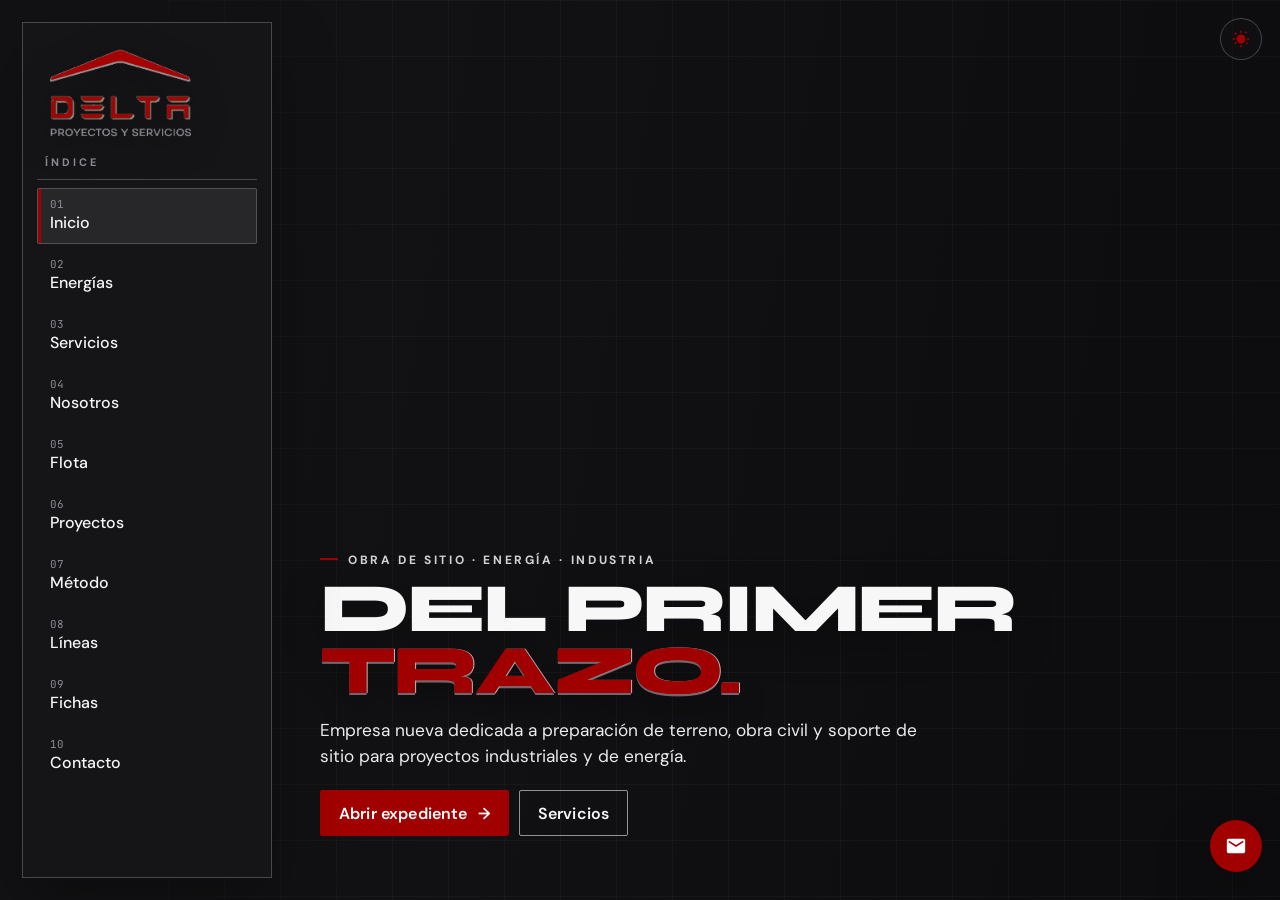
==== commit 60a2af2d: "Añade un administrador en /admin para editar todo el sitio sin dejar un acceso visible en la página " ====
--- a/index.html
+++ b/index.html
@@ -31,528 +31,19 @@
       </button>
 
       <aside class="rail" aria-label="Índice">
-        <img class="rail__logo" src="logo.png" alt="Delta. Proyectos y servicios." />
+        <img class="rail__logo" id="rail-logo" src="logo.png" alt="Delta. Proyectos y servicios." />
         <p class="rail__kicker">Índice</p>
         <nav class="rail__nav" id="rail-nav"></nav>
       </aside>
 
       <div class="viewport" id="contenido">
-        <section class="hero" data-panel="inicio" aria-labelledby="hero-title">
-          <img class="hero__logo" src="logo.png" alt="Delta. Proyectos y servicios." />
-          <p class="eyebrow">Obra de sitio · Energía · Industria</p>
-          <h1 id="hero-title">
-            Del primer<br />
-            <span>trazo.</span>
-          </h1>
-          <p class="hero__lead">
-            Empresa nueva dedicada a preparación de terreno, obra civil y soporte de sitio
-            para proyectos industriales y de energía.
-          </p>
-          <div class="hero__actions">
-            <button class="btn btn-gold" type="button" data-go="contacto">Abrir expediente</button>
-            <button class="btn btn-line" type="button" data-go="servicios">Servicios</button>
-          </div>
-        </section>
-
-        <article class="panel" data-panel="energias" hidden>
-          <header class="panel__top">
-            <div>
-              <p class="code">DELTA-02 · Solar · Eólica · Hidro</p>
-              <h2>Energías</h2>
-            </div>
-            <button class="icon-btn" type="button" data-close aria-label="Cerrar apartado">×</button>
-          </header>
-          <p class="hint">
-            <button type="button" data-prev-label></button>
-            <button type="button" data-next-label></button>
-            <span>Esc cerrar</span>
-          </p>
-          <div class="panel__body">
-            <p class="eyebrow">Línea de energía</p>
-            <h3 class="statement">Sitio listo <em>para generar.</em></h3>
-            <p class="deck">
-              Delta entra antes del montaje. Dejamos plataformas, accesos y obra civil de sitio
-              para que el equipo de generación encuentre un predio ordenado.
-            </p>
-            <div class="energy-list">
-              <article class="energy">
-                <img
-                  src="https://images.unsplash.com/photo-1509391366360-2e959784a276?auto=format&fit=crop&w=900&q=70"
-                  alt="Campo de paneles solares al atardecer"
-                />
-                <div>
-                  <p class="code">01 · Solar</p>
-                  <h4>Energía solar</h4>
-                  <p>Movimiento de tierra, plataformas y caminos internos para campos solares.</p>
-                  <ul>
-                    <li>Preparación de terreno</li>
-                    <li>Plataformas y accesos</li>
-                    <li>Obra civil de sitio</li>
-                  </ul>
-                </div>
-              </article>
-              <article class="energy">
-                <img
-                  src="https://images.unsplash.com/photo-1466611653911-95081537e5b7?auto=format&fit=crop&w=900&q=70"
-                  alt="Aerogeneradores en un parque eólico"
-                />
-                <div>
-                  <p class="code">02 · Eólica</p>
-                  <h4>Energía eólica</h4>
-                  <p>Vías de acceso y áreas de trabajo para el ingreso de componentes de gran tamaño.</p>
-                  <ul>
-                    <li>Preparación de predio</li>
-                    <li>Vías de montaje</li>
-                    <li>Logística de equipo</li>
-                  </ul>
-                </div>
-              </article>
-              <article class="energy">
-                <img
-                  src="https://images.unsplash.com/photo-1432405972618-c60b0225b8f9?auto=format&fit=crop&w=900&q=70"
-                  alt="Cauce de agua entre roca, referencia de obra hídrica"
-                />
-                <div>
-                  <p class="code">03 · Hidro</p>
-                  <h4>Energía hidráulica</h4>
-                  <p>Terracería, contención y apoyo de maquinaria para frentes junto al agua.</p>
-                  <ul>
-                    <li>Terracería</li>
-                    <li>Muros y contención</li>
-                    <li>Soporte de equipo</li>
-                  </ul>
-                </div>
-              </article>
-            </div>
-            <div class="panel__actions">
-              <button class="btn btn-gold" type="button" data-go="contacto" data-topic="Proyecto energético">
-                Cotizar proyecto energético
-              </button>
-              <button class="btn btn-line" type="button" data-go="fichas">Ver fichas</button>
-            </div>
-          </div>
-        </article>
-
-        <article class="panel" data-panel="servicios" hidden>
-          <header class="panel__top">
-            <div>
-              <p class="code">DELTA-03 · Obra · Campo · Entrega</p>
-              <h2>Servicios</h2>
-            </div>
-            <button class="icon-btn" type="button" data-close aria-label="Cerrar apartado">×</button>
-          </header>
-          <p class="hint">
-            <button type="button" data-prev-label></button>
-            <button type="button" data-next-label></button>
-            <span>Esc cerrar</span>
-          </p>
-          <div class="panel__body">
-            <p class="eyebrow">Qué ejecutamos</p>
-            <h3 class="statement">Seis frentes. <em>Un expediente.</em></h3>
-            <div class="cards">
-              <article class="card">
-                <p class="code">01</p>
-                <h4>Movimiento de tierra</h4>
-                <p>Corte, relleno y conformación del predio según niveles de proyecto.</p>
-              </article>
-              <article class="card">
-                <p class="code">02</p>
-                <h4>Plataformas y accesos</h4>
-                <p>Áreas de trabajo y caminos que aguantan el paso de equipo pesado.</p>
-              </article>
-              <article class="card">
-                <p class="code">03</p>
-                <h4>Obra civil industrial</h4>
-                <p>Cimentaciones menores, drenajes, bordillos y obra de sitio.</p>
-              </article>
-              <article class="card">
-                <p class="code">04</p>
-                <h4>Logística de equipo</h4>
-                <p>Ingreso, estiba y ventana de trabajo coordinada con el montaje.</p>
-              </article>
-              <article class="card">
-                <p class="code">05</p>
-                <h4>Soporte de montaje</h4>
-                <p>Apoyo de maquinaria y cuadrilla mientras otros instalan.</p>
-              </article>
-              <article class="card">
-                <p class="code">06</p>
-                <h4>Cierre de sitio</h4>
-                <p>Limpieza, conformación final y entrega con registro de lo ejecutado.</p>
-              </article>
-            </div>
-          </div>
-        </article>
-
-        <article class="panel" data-panel="nosotros" hidden>
-          <header class="panel__top">
-            <div>
-              <p class="code">DELTA-04 · Empresa nueva</p>
-              <h2>Nosotros</h2>
-            </div>
-            <button class="icon-btn" type="button" data-close aria-label="Cerrar apartado">×</button>
-          </header>
-          <p class="hint">
-            <button type="button" data-prev-label></button>
-            <button type="button" data-next-label></button>
-            <span>Esc cerrar</span>
-          </p>
-          <div class="panel__body split">
-            <div>
-              <p class="eyebrow">Por qué existimos</p>
-              <h3 class="statement">Obra clara <em>desde el día uno.</em></h3>
-              <p class="deck">
-                Delta abre con un equipo de campo y una regla simple: el alcance se escribe,
-                el plazo se cumple y el terreno se entrega medible. Somos nuevos. La forma de
-                trabajar no lo es.
-              </p>
-              <p class="deck">
-                Trabajamos con contratistas, desarrolladores y equipos de energía que necesitan
-                un frente de sitio ordenado, sin letra pequeña.
-              </p>
-            </div>
-            <ol class="principles">
-              <li>
-                <p class="code">01</p>
-                <h4>Alcance escrito</h4>
-                <p>Cada expediente dice qué entra, qué no entra y cómo se mide el avance.</p>
-              </li>
-              <li>
-                <p class="code">02</p>
-                <h4>Presencia en sitio</h4>
-                <p>La decisión de obra se toma en el predio, no en una cadena de correos.</p>
-              </li>
-              <li>
-                <p class="code">03</p>
-                <h4>Entrega medible</h4>
-                <p>Niveles, accesos y cierre quedan registrados antes de dar el frente por listo.</p>
-              </li>
-            </ol>
-          </div>
-        </article>
-
-        <article class="panel" data-panel="flota" hidden>
-          <header class="panel__top">
-            <div>
-              <p class="code">DELTA-05 · Equipo de obra</p>
-              <h2>Flota</h2>
-            </div>
-            <button class="icon-btn" type="button" data-close aria-label="Cerrar apartado">×</button>
-          </header>
-          <p class="hint">
-            <button type="button" data-prev-label></button>
-            <button type="button" data-next-label></button>
-            <span>Esc cerrar</span>
-          </p>
-          <div class="panel__body">
-            <p class="eyebrow">Capacidad operativa</p>
-            <h3 class="statement">El equipo <em>sigue al frente.</em></h3>
-            <p class="deck">
-              Movilizamos maquinaria según el expediente. La flota se confirma en cada obra,
-              con operador y ventana de trabajo. No publicamos un inventario fijo.
-            </p>
-            <div class="fleet">
-              <article>
-                <p class="code">EX</p>
-                <h4>Excavación</h4>
-                <p>Corte, zanja y carga de material.</p>
-              </article>
-              <article>
-                <p class="code">CA</p>
-                <h4>Carga y acarreo</h4>
-                <p>Movimiento interno y salida de excedente.</p>
-              </article>
-              <article>
-                <p class="code">IZ</p>
-                <h4>Izaje</h4>
-                <p>Apoyo para piezas y maniobras puntuales.</p>
-              </article>
-              <article>
-                <p class="code">CO</p>
-                <h4>Compactación</h4>
-                <p>Plataformas y caminos con el grado pedido.</p>
-              </article>
-              <article>
-                <p class="code">AP</p>
-                <h4>Apoyo de sitio</h4>
-                <p>Cuadrilla, herramienta y orden del frente.</p>
-              </article>
-            </div>
-          </div>
-        </article>
-
-        <article class="panel" data-panel="proyectos" hidden>
-          <header class="panel__top">
-            <div>
-              <p class="code">DELTA-06 · Frentes de arranque</p>
-              <h2>Proyectos</h2>
-            </div>
-            <button class="icon-btn" type="button" data-close aria-label="Cerrar apartado">×</button>
-          </header>
-          <p class="hint">
-            <button type="button" data-prev-label></button>
-            <button type="button" data-next-label></button>
-            <span>Esc cerrar</span>
-          </p>
-          <div class="panel__body">
-            <p class="eyebrow">Portafolio de apertura</p>
-            <h3 class="statement">Aún no hay <em>obras cerradas.</em></h3>
-            <p class="deck">
-              Delta es nueva. Estos tres frentes son la oferta con la que abrimos, no casos
-              ya entregados. El primer expediente publicado saldrá de una obra real.
-            </p>
-            <div class="projects">
-              <article class="project project--lead">
-                <img
-                  src="https://images.unsplash.com/photo-1541888946425-d81bb19240f5?auto=format&fit=crop&w=1400&q=70"
-                  alt="Estructura de obra industrial en construcción"
-                />
-                <div>
-                  <p class="code">Frente 01</p>
-                  <h4>Predio industrial</h4>
-                  <p>Nivelación, accesos y plataforma para naves o patios de maniobra.</p>
-                </div>
-              </article>
-              <article class="project">
-                <img
-                  src="https://images.unsplash.com/photo-1509391366360-2e959784a276?auto=format&fit=crop&w=900&q=70"
-                  alt="Hileras de paneles solares"
-                />
-                <div>
-                  <p class="code">Frente 02</p>
-                  <h4>Campo solar</h4>
-                  <p>Terreno, caminos y obra de sitio previos al montaje.</p>
-                </div>
-              </article>
-              <article class="project">
-                <img
-                  src="https://images.unsplash.com/photo-1503387762-592deb58ef4e?auto=format&fit=crop&w=900&q=70"
-                  alt="Plano y obra civil en desarrollo"
-                />
-                <div>
-                  <p class="code">Frente 03</p>
-                  <h4>Apoyo de montaje</h4>
-                  <p>Maquinaria y orden de sitio mientras se instala equipo.</p>
-                </div>
-              </article>
-            </div>
-          </div>
-        </article>
-
-        <article class="panel" data-panel="metodo" hidden>
-          <header class="panel__top">
-            <div>
-              <p class="code">DELTA-07 · Cómo trabajamos</p>
-              <h2>Método</h2>
-            </div>
-            <button class="icon-btn" type="button" data-close aria-label="Cerrar apartado">×</button>
-          </header>
-          <p class="hint">
-            <button type="button" data-prev-label></button>
-            <button type="button" data-next-label></button>
-            <span>Esc cerrar</span>
-          </p>
-          <div class="panel__body">
-            <p class="eyebrow">Cuatro pasos</p>
-            <h3 class="statement">Del expediente <em>al terreno.</em></h3>
-            <ol class="steps">
-              <li>
-                <p class="code">01</p>
-                <h4>Expediente</h4>
-                <p>Ubicación, alcance, plazo y restricciones. Sin eso no cotizamos.</p>
-              </li>
-              <li>
-                <p class="code">02</p>
-                <h4>Reconocimiento</h4>
-                <p>Visita de sitio, accesos reales y confirmación de equipo.</p>
-              </li>
-              <li>
-                <p class="code">03</p>
-                <h4>Ejecución</h4>
-                <p>Frente abierto con avance visible y un responsable en obra.</p>
-              </li>
-              <li>
-                <p class="code">04</p>
-                <h4>Entrega</h4>
-                <p>Cierre, registro y predio listo para el siguiente oficio.</p>
-              </li>
-            </ol>
-          </div>
-        </article>
-
-        <article class="panel" data-panel="lineas" hidden>
-          <header class="panel__top">
-            <div>
-              <p class="code">DELTA-08 · Oferta</p>
-              <h2>Líneas</h2>
-            </div>
-            <button class="icon-btn" type="button" data-close aria-label="Cerrar apartado">×</button>
-          </header>
-          <p class="hint">
-            <button type="button" data-prev-label></button>
-            <button type="button" data-next-label></button>
-            <span>Esc cerrar</span>
-          </p>
-          <div class="panel__body">
-            <p class="eyebrow">Tres maneras de entrar</p>
-            <h3 class="statement">Elige el <em>frente.</em></h3>
-            <div class="lines">
-              <button type="button" data-go="contacto" data-topic="Obra de predio">
-                <p class="code">Línea A</p>
-                <h4>Obra de predio</h4>
-                <p>Tierra, plataformas, drenaje y accesos para industria.</p>
-              </button>
-              <button type="button" data-go="contacto" data-topic="Soporte energético">
-                <p class="code">Línea B</p>
-                <h4>Soporte energético</h4>
-                <p>Sitio civil para solar, eólica o hidro.</p>
-              </button>
-              <button type="button" data-go="contacto" data-topic="Acompañamiento de montaje">
-                <p class="code">Línea C</p>
-                <h4>Acompañamiento</h4>
-                <p>Maquinaria y cuadrilla mientras otro instala.</p>
-              </button>
-            </div>
-          </div>
-        </article>
-
-        <article class="panel" data-panel="fichas" hidden>
-          <header class="panel__top">
-            <div>
-              <p class="code">DELTA-09 · Documentos</p>
-              <h2>Fichas</h2>
-            </div>
-            <button class="icon-btn" type="button" data-close aria-label="Cerrar apartado">×</button>
-          </header>
-          <p class="hint">
-            <button type="button" data-prev-label></button>
-            <button type="button" data-next-label></button>
-            <span>Esc cerrar</span>
-          </p>
-          <div class="panel__body">
-            <p class="eyebrow">Material de arranque</p>
-            <h3 class="statement">Se piden. <em>No se inventan.</em></h3>
-            <p class="deck">
-              Las fichas salen con el primer ciclo de obra. Mientras tanto puedes solicitar el
-              borrador y te lo enviamos con el expediente.
-            </p>
-            <ul class="sheets">
-              <li>
-                <div>
-                  <p class="code">Ficha 01</p>
-                  <h4>Capacidades de sitio</h4>
-                  <p>Alcance de tierra, plataformas y cierre.</p>
-                </div>
-                <button class="btn btn-line" type="button" data-go="contacto" data-topic="Ficha de capacidades">
-                  Pedir ficha
-                </button>
-              </li>
-              <li>
-                <div>
-                  <p class="code">Ficha 02</p>
-                  <h4>Energía: solar, eólica, hidro</h4>
-                  <p>Qué prepara Delta y qué queda fuera del alcance.</p>
-                </div>
-                <button class="btn btn-line" type="button" data-go="contacto" data-topic="Ficha de energías">
-                  Pedir ficha
-                </button>
-              </li>
-              <li>
-                <div>
-                  <p class="code">Ficha 03</p>
-                  <h4>Datos para cotizar</h4>
-                  <p>Lista corta de lo que necesitamos antes de visitar.</p>
-                </div>
-                <button class="btn btn-line" type="button" data-go="contacto" data-topic="Lista para cotizar">
-                  Pedir lista
-                </button>
-              </li>
-            </ul>
-          </div>
-        </article>
-
-        <article class="panel" data-panel="contacto" hidden>
-          <header class="panel__top">
-            <div>
-              <p class="code">DELTA-10 · Expediente</p>
-              <h2>Contacto</h2>
-            </div>
-            <button class="icon-btn" type="button" data-close aria-label="Cerrar apartado">×</button>
-          </header>
-          <p class="hint">
-            <button type="button" data-prev-label></button>
-            <button type="button" data-next-label></button>
-            <span>Esc cerrar</span>
-          </p>
-          <div class="panel__body contact">
-            <div>
-              <p class="eyebrow">Escribir a Delta</p>
-              <h3 class="statement">Abre el <em>expediente.</em></h3>
-              <p class="deck">Cuéntanos el predio, el plazo y el frente. Respondemos con alcance, no con un folleto.</p>
-              <dl class="facts">
-                <div>
-                  <dt>Correo</dt>
-                  <dd><a href="mailto:hola@delta.gt">hola@delta.gt</a></dd>
-                </div>
-                <div>
-                  <dt>Teléfono</dt>
-                  <dd>Por asignar</dd>
-                </div>
-                <div>
-                  <dt>Base</dt>
-                  <dd>Guatemala</dd>
-                </div>
-              </dl>
-            </div>
-            <form id="expediente" novalidate>
-              <label>
-                Nombre
-                <input name="nombre" type="text" autocomplete="name" required />
-              </label>
-              <label>
-                Empresa
-                <input name="empresa" type="text" autocomplete="organization" />
-              </label>
-              <div class="form-row">
-                <label>
-                  Correo
-                  <input name="correo" type="email" autocomplete="email" required />
-                </label>
-                <label>
-                  Teléfono
-                  <input name="telefono" type="tel" autocomplete="tel" />
-                </label>
-              </div>
-              <label>
-                Frente
-                <select name="frente" id="frente" required>
-                  <option value="">Selecciona</option>
-                  <option>Obra de predio</option>
-                  <option>Proyecto energético</option>
-                  <option>Soporte energético</option>
-                  <option>Acompañamiento de montaje</option>
-                  <option>Ficha de capacidades</option>
-                  <option>Ficha de energías</option>
-                  <option>Lista para cotizar</option>
-                  <option>Otro</option>
-                </select>
-              </label>
-              <label>
-                Mensaje
-                <textarea name="mensaje" rows="4" required placeholder="Ubicación, plazo y qué necesitas en el terreno."></textarea>
-              </label>
-              <p class="form-error" id="form-error" hidden>Revisa nombre, correo, frente y mensaje.</p>
-              <button class="btn btn-gold" type="submit">Enviar expediente</button>
-              <p class="form-ok" id="form-ok" hidden>
-                Expediente recibido en este navegador. Conecta el formulario a tu correo para que llegue al equipo.
-              </p>
-            </form>
-          </div>
-        </article>
+        <noscript>
+          <p class="boot">Activa JavaScript para ver el sitio.</p>
+        </noscript>
       </div>
 
       <div class="fabs">
-        <button class="fab fab-mail" type="button" data-go="contacto" aria-label="Escribir a Delta">
+        <button class="fab fab-mail" id="mail-fab" type="button" data-go="contacto" aria-label="Escribir a Delta">
           <svg viewBox="0 0 24 24" aria-hidden="true">
             <path
               fill="currentColor"
--- a/styles.css
+++ b/styles.css
@@ -212,7 +212,8 @@
 .hero {
   display: flex;
   flex-direction: column;
-  justify-content: flex-end;
+  justify-content: safe flex-end;
+  overflow-y: auto;
   padding: 48px 7vw 64px 320px;
   color: var(--hero);
 }
@@ -261,6 +262,8 @@
   line-height: 0.9;
   text-transform: uppercase;
   margin: 0;
+  max-width: 100%;
+  overflow-wrap: break-word;
 }
 h1 {
   font-size: clamp(3.4rem, 5.4vw, 5.5rem);
@@ -321,7 +324,8 @@
   left: 294px;
   background: var(--panel);
   color: var(--text);
-  overflow: auto;
+  overflow-x: hidden;
+  overflow-y: auto;
   border-left: 1px solid var(--line);
 }
 .panel__top {
@@ -383,10 +387,22 @@
 .hint button:hover { color: var(--brand); }
 .panel__body { padding: 36px 36px 28px; }
 .statement {
-  font-size: clamp(2.5rem, 4.2vw, 4.15rem);
+  font-size: clamp(2rem, 4.2vw, 3.6rem);
   max-width: 12em;
   margin-bottom: 12px;
 }
+.contact > *,
+.split > *,
+.cards > *,
+.projects > *,
+.lines > *,
+.steps > *,
+.fleet > *,
+.energy > * {
+  min-width: 0;
+}
+.contact > div { container-type: inline-size; }
+.contact .statement { font-size: clamp(1.7rem, 8.2cqi, 3rem); }
 .deck { margin: 0 0 22px; color: var(--muted); }
 .panel .btn-line { color: var(--text); border-color: var(--line); }
 
@@ -525,64 +541,116 @@
   outline-offset: 2px;
 }
 
+@media (max-height: 760px) {
+  .rail { top: 12px; bottom: 12px; padding: 12px 10px 8px; }
+  .rail__logo { max-height: 48px; margin-bottom: 4px; }
+  .rail__kicker { margin-bottom: 4px; }
+  .rail__btn { padding: 3px 10px; }
+  .rail__nav { scrollbar-width: thin; }
+}
+
 @media (max-width: 1200px) {
   .fleet { grid-template-columns: repeat(3, 1fr); }
   .cards, .steps { grid-template-columns: repeat(2, 1fr); }
 }
 
 @media (max-width: 980px) {
+  .stage { --dock-space: 78px; }
   .rail { display: none; }
-  .hero { padding: 28px 22px 118px; justify-content: flex-end; }
+  .theme-toggle { top: 12px; right: 12px; }
+  .hero { padding: 64px 22px calc(var(--dock-space) + 28px); }
   .hero__logo {
     display: block;
-    width: min(220px, 72%);
+    width: min(200px, 62%);
     max-height: none;
-    margin: 0 0 22px;
+    margin: 0 0 16px;
     padding: 0;
     background: transparent;
   }
-  h1 { font-size: clamp(2.5rem, 10vw, 3.3rem); }
+  h1 { font-size: clamp(2.15rem, 9vw, 3.1rem); }
   h1 span { text-shadow: 1px 0 0 #d0d0d4, 0 2px 0 #6a6a72; }
-  .panel { left: 0; bottom: 74px; }
+  .panel { left: 0; bottom: var(--dock-space); }
   .cards, .fleet, .steps, .lines, .contact, .split, .form-row { grid-template-columns: 1fr; }
   .energy { grid-template-columns: 1fr; }
   .projects { grid-template-columns: 1fr; }
   .project--lead { grid-row: auto; }
   .sheets li { flex-direction: column; align-items: flex-start; }
   .panel__top, .hint, .panel__body { padding-left: 18px; padding-right: 18px; }
-  .panel__top { padding-right: 64px; }
+  .panel__top { padding-right: 124px; }
   .hint { display: none; }
-  .fabs { bottom: 92px; }
+  .fabs { top: 8px; right: 62px; bottom: auto; }
   .dock {
-    display: flex;
+    display: grid;
+    grid-template-columns: repeat(10, minmax(0, 1fr));
     position: absolute;
     z-index: 6;
     left: 8px;
     right: 8px;
     bottom: 8px;
-    gap: 6px;
-    overflow-x: auto;
-    scroll-snap-type: x proximity;
-    scroll-padding-inline: 8px;
-    padding: 8px 40px 8px 8px;
+    gap: 4px;
+    overflow: hidden;
+    padding: 6px;
     background: var(--dock);
     border: 1px solid var(--line);
-    scrollbar-width: none;
-    mask-image: linear-gradient(90deg, #000 0, #000 calc(100% - 36px), transparent);
+    mask-image: none;
   }
-  .dock::-webkit-scrollbar { display: none; }
   .dock__btn {
-    flex: 0 0 auto;
-    scroll-snap-align: start;
-    padding: 10px 12px;
+    display: flex;
+    flex-direction: column;
+    align-items: center;
+    justify-content: center;
+    gap: 1px;
+    min-width: 0;
+    min-height: 46px;
+    padding: 4px 2px;
     border-color: transparent;
     color: var(--text);
+    white-space: normal;
+    text-align: center;
+    line-height: 1.1;
+  }
+  .dock__btn .num {
+    font-family: "JetBrains Mono", monospace;
+    font-size: 0.62rem;
+    color: var(--gold);
+  }
+  .dock__label {
+    width: 100%;
+    overflow: hidden;
+    text-overflow: ellipsis;
     white-space: nowrap;
+    font-size: 0.62rem;
+    font-weight: 600;
   }
   .dock__btn.is-active {
     border-color: var(--brand);
     box-shadow: inset 0 0 0 1px var(--brand);
   }
+  .dock__btn.is-active .num { color: var(--brand); }
+}
+
+@media (max-width: 520px) {
+  .stage { --dock-space: 128px; }
+  .dock { grid-template-columns: repeat(5, minmax(0, 1fr)); }
+  .dock__label { font-size: 0.68rem; }
+}
+
+@media (max-width: 980px) and (max-height: 720px) {
+  .hero { padding-top: 56px; }
+  .hero__logo { width: min(108px, 36%); margin-bottom: 8px; }
+  .hero h1 { font-size: 1.85rem; }
+  .hero__lead { font-size: 0.95rem; margin: 8px 0 10px; }
+}
+
+@media (max-width: 380px) {
+  .hero .btn { padding: 0 12px; font-size: 0.92rem; }
+  .dock__label { font-size: 0.6rem; }
+}
+
+@media (max-width: 980px) and (max-height: 600px) {
+  .hero__logo { width: min(84px, 28%); }
+  .hero h1 { font-size: 1.6rem; }
+  .hero__lead { font-size: 0.88rem; }
 }
 
 @media (prefers-reduced-motion: reduce) {
@@ -614,3 +682,15 @@
 .energy, .project { overflow: hidden; }
 
 .panel { scrollbar-color: rgba(160, 0, 0, 0.7) transparent; }
+
+.boot {
+  position: absolute;
+  left: 320px;
+  right: 7vw;
+  bottom: 64px;
+  margin: 0;
+  color: #f7f7f8;
+}
+@media (max-width: 980px) {
+  .boot { left: 22px; right: 22px; bottom: 140px; }
+}
